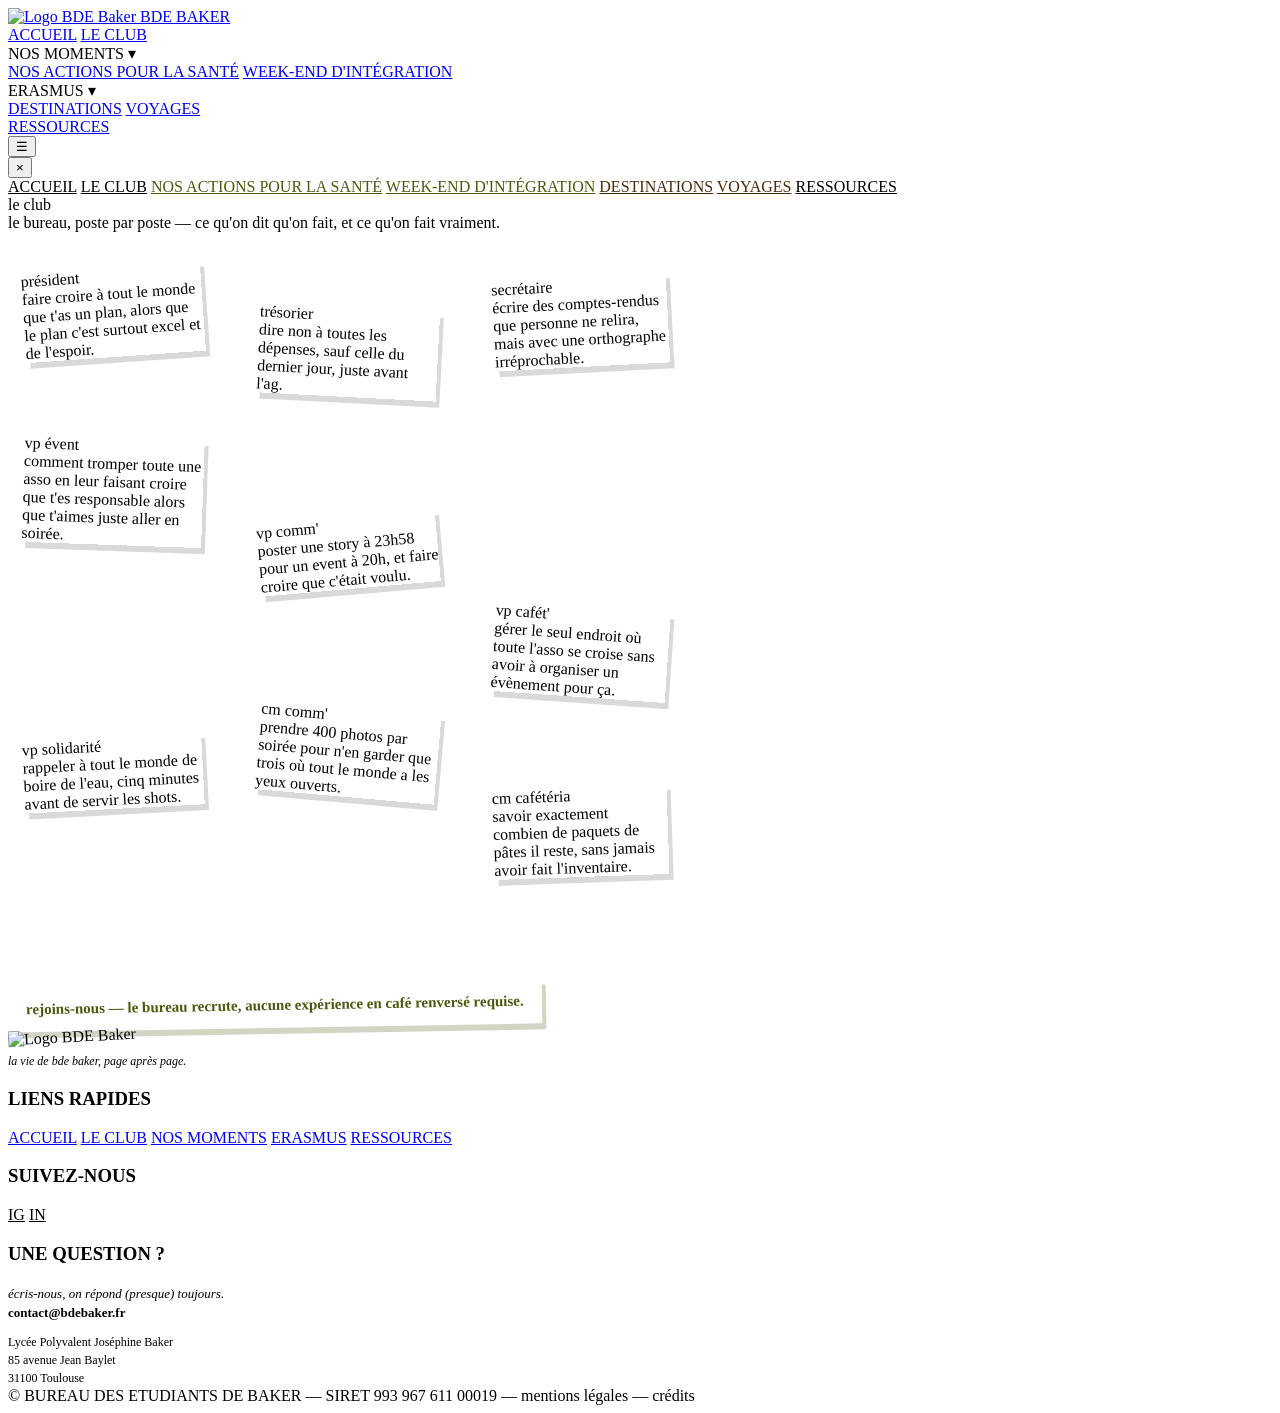
==== le-club.html @ d47aed8c "Add files via upload" ====
<!DOCTYPE html>
<html lang="fr">
<head>
  <meta charset="UTF-8">
  <meta name="viewport" content="width=device-width, initial-scale=1.0">
  <title>BDE Baker — Le Club</title>
  <link rel="stylesheet" href="css/style.css">
  <style>
    .club-board {
      position: relative;
      margin-top: 2.2rem;
      height: 700px;
    }
    .club-card {
      position: absolute;
      width: 180px;
      box-shadow: 4px 6px 0 rgba(0,0,0,0.15);
    }
    @media (max-width: 760px) {
      .club-board {
        position: static;
        height: auto;
        display: flex;
        flex-direction: column;
        gap: 16px;
      }
      .club-card {
        position: static !important;
        width: 100%;
      }
    }
  </style>
</head>
<body>

  <header class="site-header">
    <div class="container">
      <div class="nav-row">
        <a href="index.html" class="brand">
          <img src="images/logo/logo-bde-baker.png" alt="Logo BDE Baker">
          <span class="brand-name">BDE BAKER</span>
        </a>

        <nav class="nav-tabs" aria-label="Navigation principale">
          <a href="index.html" class="tab blue">ACCUEIL</a>
          <a href="le-club.html" class="tab pink">LE CLUB</a>
          <div class="tab-group">
            <span class="tab lime" tabindex="0">NOS MOMENTS ▾</span>
            <div class="submenu">
              <a href="nos-moments/sante.html">NOS ACTIONS POUR LA SANTÉ</a>
              <a href="nos-moments/weekend.html">WEEK-END D'INTÉGRATION</a>
            </div>
          </div>
          <div class="tab-group">
            <span class="tab orange" tabindex="0">ERASMUS ▾</span>
            <div class="submenu">
              <a href="erasmus/destinations.html">DESTINATIONS</a>
              <a href="erasmus/voyages.html">VOYAGES</a>
            </div>
          </div>
          <a href="ressources.html" class="tab purple">RESSOURCES</a>
        </nav>

        <button class="burger-btn" id="burgerBtn" aria-label="Ouvrir le menu">☰</button>
      </div>
      <div class="nav-divider"></div>
    </div>
  </header>

  <nav class="mobile-menu" id="mobileMenu" aria-label="Navigation mobile">
    <button class="mobile-menu-close" id="mobileMenuClose" aria-label="Fermer le menu">×</button>
    <div class="mobile-menu-links">
      <a href="index.html" style="background:var(--blue); color:var(--navy); transform:rotate(-2deg);">ACCUEIL</a>
      <a href="le-club.html" style="background:var(--pink); color:var(--white); transform:rotate(2deg);">LE CLUB</a>
      <a href="nos-moments/sante.html" style="background:var(--lime); color:#4a5a10; transform:rotate(-1deg);">NOS ACTIONS POUR LA SANTÉ</a>
      <a href="nos-moments/weekend.html" style="background:var(--lime); color:#4a5a10; transform:rotate(1deg);">WEEK-END D'INTÉGRATION</a>
      <a href="erasmus/destinations.html" style="background:var(--orange); color:#4a2c0a; transform:rotate(-1deg);">DESTINATIONS</a>
      <a href="erasmus/voyages.html" style="background:var(--orange); color:#4a2c0a; transform:rotate(1deg);">VOYAGES</a>
      <a href="ressources.html" style="background:var(--purple); color:var(--white); transform:rotate(0deg);">RESSOURCES</a>
    </div>
  </nav>

  <main class="container">

    <div class="page-title">le club</div>
    <div class="page-subtitle">le bureau, poste par poste — ce qu'on dit qu'on fait, et ce qu'on fait vraiment.</div>

    <div class="club-board">

      <div class="club-card card" style="top:0; left:15px; border-color:#d8d3de; transform:rotate(-4deg); box-shadow-color:rgba(138,92,160,0.25);">
        <span class="tape" style="left:60%; background:#b79bc7; transform:translateX(-50%) rotate(4deg);"></span>
        <div class="card-title">président</div>
        <div class="card-text">faire croire à tout le monde que t'as un plan, alors que le plan c'est surtout excel et de l'espoir.</div>
      </div>

      <div class="club-card card" style="top:170px; left:15px; border-color:#e6cdd7; transform:rotate(2deg);">
        <span class="tape" style="right:20%; background:#ff8bae; transform:rotate(6deg);"></span>
        <div class="card-title">vp évent</div>
        <div class="card-text">comment tromper toute une asso en leur faisant croire que t'es responsable alors que t'aimes juste aller en soirée.</div>
      </div>

      <div class="club-card card" style="top:470px; left:15px; border-color:#e0e0b0; transform:rotate(-3deg);">
        <span class="tape" style="left:40%; background:#d7e456; transform:translateX(-50%) rotate(-4deg);"></span>
        <div class="card-title">vp solidarité</div>
        <div class="card-text">rappeler à tout le monde de boire de l'eau, cinq minutes avant de servir les shots.</div>
      </div>

      <div class="club-card card" style="top:40px; left:250px; border-color:#e3d2c3; transform:rotate(3deg);">
        <span class="tape" style="left:30%; background:#ff9c5a; transform:rotate(-8deg);"></span>
        <div class="card-title">trésorier</div>
        <div class="card-text">dire non à toutes les dépenses, sauf celle du dernier jour, juste avant l'ag.</div>
      </div>

      <div class="club-card card" style="top:250px; left:250px; border-color:#e6cdd7; transform:rotate(-5deg);">
        <span class="tape" style="left:60%; background:#ff8bae; transform:translateX(-50%) rotate(-5deg);"></span>
        <div class="card-title">vp comm'</div>
        <div class="card-text">poster une story à 23h58 pour un event à 20h, et faire croire que c'était voulu.</div>
      </div>

      <div class="club-card card" style="top:440px; left:250px; border-color:#d8d3de; transform:rotate(5deg);">
        <span class="tape" style="left:30%; background:#b79bc7; transform:rotate(5deg);"></span>
        <div class="card-title">cm comm'</div>
        <div class="card-text">prendre 400 photos par soirée pour n'en garder que trois où tout le monde a les yeux ouverts.</div>
      </div>

      <div class="club-card card" style="top:10px; left:485px; width:175px; border-color:#cfd6c9; transform:rotate(-3deg);">
        <span class="tape" style="left:50%; background:#9fc260; transform:translateX(-50%) rotate(-6deg);"></span>
        <div class="card-title">secrétaire</div>
        <div class="card-text">écrire des comptes-rendus que personne ne relira, mais avec une orthographe irréprochable.</div>
      </div>

      <div class="club-card card" style="top:340px; left:485px; width:175px; border-color:#c9dce6; transform:rotate(4deg);">
        <span class="tape" style="right:20%; background:#8fc9e8; transform:rotate(7deg);"></span>
        <div class="card-title">vp cafét'</div>
        <div class="card-text">gérer le seul endroit où toute l'asso se croise sans avoir à organiser un évènement pour ça.</div>
      </div>

      <div class="club-card card" style="top:520px; left:485px; width:175px; border-color:#cfd6c9; transform:rotate(-2deg);">
        <span class="tape" style="right:25%; background:#9fc260; transform:rotate(-6deg);"></span>
        <div class="card-title">cm cafétéria</div>
        <div class="card-text">savoir exactement combien de paquets de pâtes il reste, sans jamais avoir fait l'inventaire.</div>
      </div>

    </div>

    <div style="position:relative; margin-top:1rem; transform:rotate(-1deg); display:inline-block;">
      <div style="background:var(--lime); color:#4a5a10; font-weight:700; font-size:15px; padding:14px 18px; border-radius:2px; box-shadow:4px 6px 0 rgba(74,90,16,0.25);">
        rejoins-nous — le bureau recrute, aucune expérience en café renversé requise.
      </div>
    </div>

  </main>

  <footer class="site-footer">
    <div class="container">
      <div class="footer-grid">

        <div class="footer-col">
          <img src="images/logo/logo-bde-baker.png" alt="Logo BDE Baker" style="height:60px; transform:rotate(-3deg);">
          <div style="font-style:italic; font-size:12px; margin-top:8px; max-width:200px;">la vie de bde baker, page après page.</div>
        </div>

        <div class="footer-col">
          <h3>LIENS RAPIDES</h3>
          <div class="footer-links">
            <a href="index.html">ACCUEIL</a>
            <a href="le-club.html">LE CLUB</a>
            <a href="nos-moments/sante.html">NOS MOMENTS</a>
            <a href="erasmus/destinations.html">ERASMUS</a>
            <a href="ressources.html">RESSOURCES</a>
          </div>
        </div>

        <div class="footer-col">
          <h3>SUIVEZ-NOUS</h3>
          <div class="social-row">
            <a href="#" class="social-icon" style="background:var(--pink); color:var(--white); transform:rotate(-6deg);">IG</a>
            <a href="#" class="social-icon" style="background:var(--blue); color:var(--navy); transform:rotate(5deg);">IN</a>
          </div>
        </div>

        <div class="footer-col" style="flex:1.4;">
          <h3>UNE QUESTION ?</h3>
          <div style="font-style:italic; font-size:13px; margin-top:10px; line-height:1.5;">
            écris-nous, on répond (presque) toujours.<br>
            <span style="font-weight:700; font-style:normal;">contact@bdebaker.fr</span>
          </div>
          <div style="font-size:12px; margin-top:10px; line-height:1.5;">
            Lycée Polyvalent Joséphine Baker<br>
            85 avenue Jean Baylet<br>
            31100 Toulouse
          </div>
        </div>

      </div>

      <div class="footer-rule"></div>
      <div class="footer-legal">© BUREAU DES ETUDIANTS DE BAKER — SIRET 993 967 611 00019 — mentions légales — crédits</div>
    </div>
  </footer>

  <script src="js/script.js"></script>
</body>
</html>
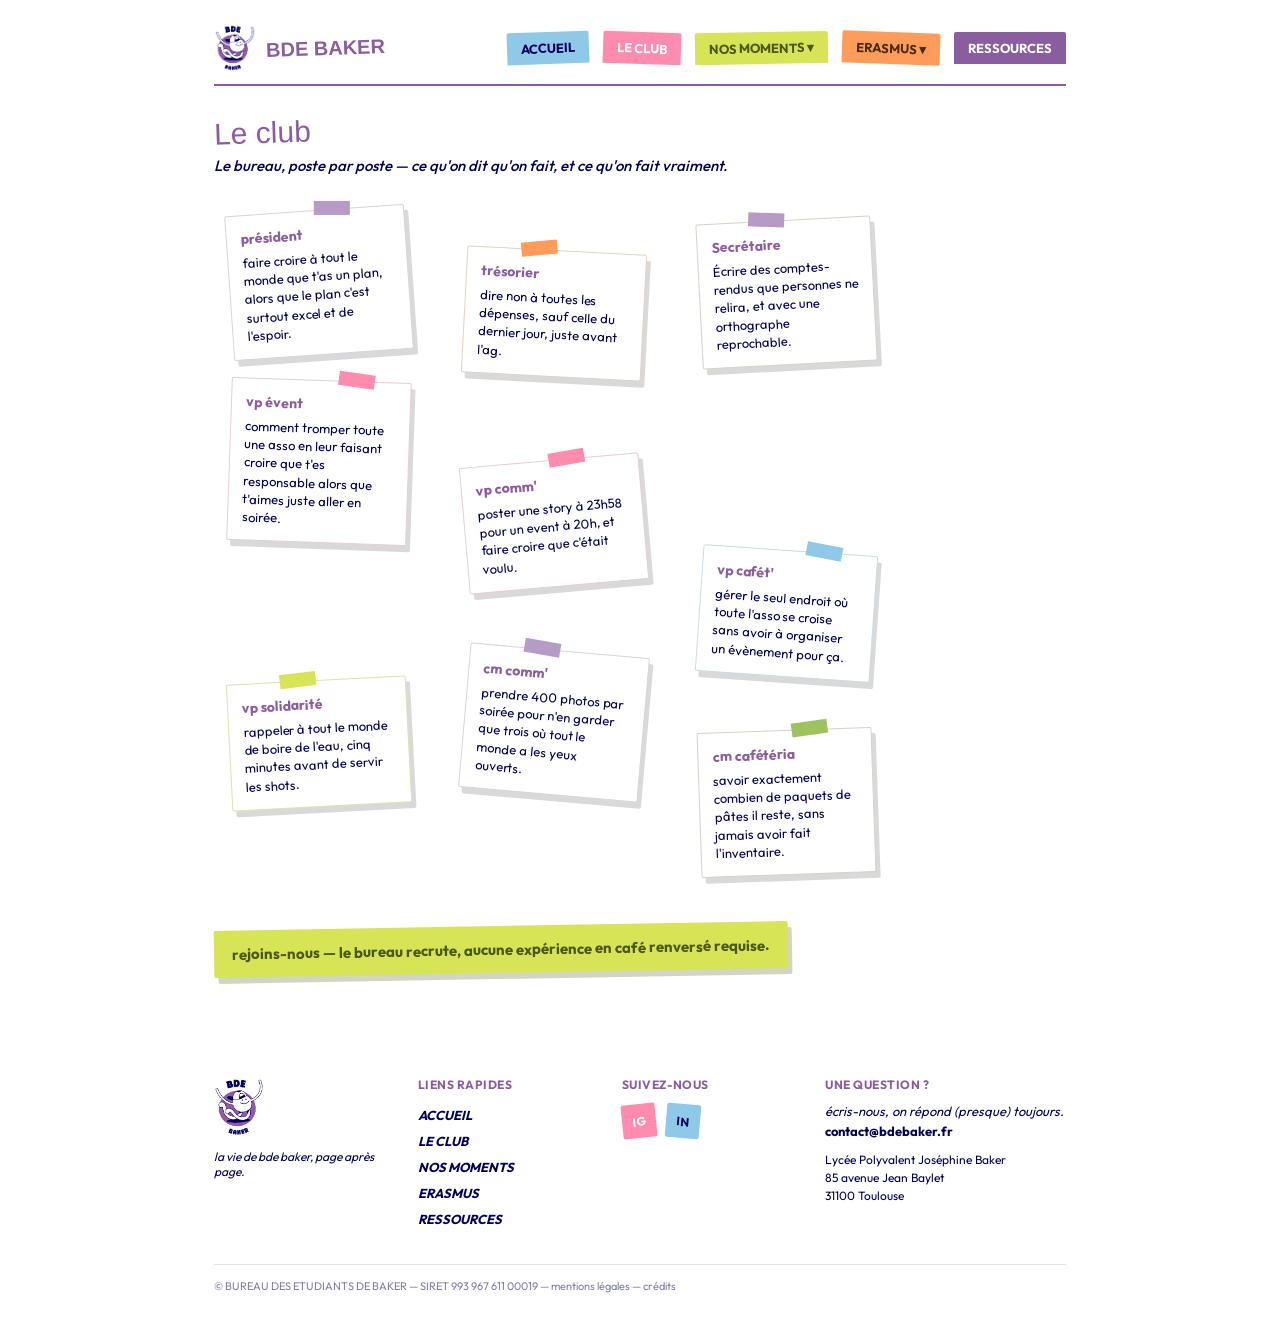
==== commit 4f60b0f1: "Correct French capitalization and grammar in le-club.html" ====
--- a/le-club.html
+++ b/le-club.html
@@ -82,8 +82,8 @@
 
   <main class="container">
 
-    <div class="page-title">le club</div>
-    <div class="page-subtitle">le bureau, poste par poste — ce qu'on dit qu'on fait, et ce qu'on fait vraiment.</div>
+    <div class="page-title">Le club</div>
+    <div class="page-subtitle">Le bureau, poste par poste — ce qu'on dit qu'on fait, et ce qu'on fait vraiment.</div>
 
     <div class="club-board">
 
@@ -124,9 +124,9 @@
       </div>
 
       <div class="club-card card" style="top:10px; left:485px; width:175px; border-color:#cfd6c9; transform:rotate(-3deg);">
-        <span class="tape" style="left:50%; background:#9fc260; transform:translateX(-50%) rotate(-6deg);"></span>
-        <div class="card-title">secrétaire</div>
-        <div class="card-text">écrire des comptes-rendus que personne ne relira, mais avec une orthographe irréprochable.</div>
+         <span class="tape" style="left:30%; background:#b79bc7; transform:rotate(5deg);"></span>
+        <div class="card-title">Secrétaire</div>
+        <div class="card-text">Écrire des comptes-rendus que personnes ne relira, et avec une orthographe reprochable. </div>
       </div>
 
       <div class="club-card card" style="top:340px; left:485px; width:175px; border-color:#c9dce6; transform:rotate(4deg);">
--- a/css/style.css
+++ b/css/style.css
@@ -0,0 +1,404 @@
+/* =========================================================
+   BDE BAKER — feuille de style commune
+   ========================================================= */
+
+@import url('https://fonts.googleapis.com/css2?family=Outfit:ital,wght@0,400;0,500;0,700;1,500;1,700&family=Gaseok+One&display=swap');
+
+:root {
+  /* Couleurs de marque */
+  --purple: #8a5ca0;
+  --blue: #8fc9e8;
+  --navy: #00005a;
+  --white: #ffffff;
+  --lime: #d7e456;
+  --pink: #ff8bae;
+  --orange: #ff9c5a;
+  --green: #9fc260;
+
+  /* Typographies */
+  --font-display: 'Gaseok One', sans-serif;
+  --font-body: 'Outfit', sans-serif;
+}
+
+* {
+  box-sizing: border-box;
+}
+
+html {
+  scroll-behavior: smooth;
+}
+
+body {
+  margin: 0;
+  font-family: var(--font-body);
+  color: var(--navy);
+  background:
+    linear-gradient(#fff, #fff),
+    repeating-linear-gradient(0deg, rgba(138, 92, 160, 0.15) 0 1px, transparent 1px 28px),
+    repeating-linear-gradient(90deg, rgba(138, 92, 160, 0.15) 0 1px, transparent 1px 28px);
+}
+
+a {
+  color: var(--purple);
+  font-weight: 700;
+}
+
+.container {
+  max-width: 900px;
+  margin: 0 auto;
+  padding: 0 1.5rem;
+}
+
+/* Accessibilité : focus clavier visible partout */
+a:focus-visible,
+button:focus-visible,
+.tab:focus-visible {
+  outline: 3px solid var(--purple);
+  outline-offset: 2px;
+}
+
+/* =========================================================
+   Navigation
+   ========================================================= */
+
+.site-header {
+  padding: 1.5rem 0 0;
+}
+
+.nav-row {
+  display: flex;
+  align-items: center;
+  gap: 24px;
+  flex-wrap: wrap;
+}
+
+.brand {
+  display: flex;
+  align-items: center;
+  gap: 10px;
+  text-decoration: none;
+  cursor: pointer;
+}
+
+.brand img {
+  height: 48px;
+}
+
+.brand-name {
+  font-family: var(--font-display);
+  font-size: 20px;
+  color: var(--purple);
+  transform: rotate(-2deg);
+}
+
+.nav-tabs {
+  display: flex;
+  gap: 14px;
+  flex-wrap: wrap;
+  margin-left: auto;
+}
+
+.tab {
+  font-family: var(--font-body);
+  font-weight: 700;
+  font-size: 13px;
+  padding: 8px 14px;
+  border-radius: 2px 2px 0 0;
+  cursor: pointer;
+  text-decoration: none;
+  display: inline-block;
+  border: none;
+}
+
+.tab.blue    { background: var(--blue);   color: var(--navy);  transform: rotate(-2deg); }
+.tab.pink    { background: var(--pink);   color: var(--white); transform: rotate(2deg); }
+.tab.lime    { background: var(--lime);   color: #4a5a10;      transform: rotate(-1deg); }
+.tab.orange  { background: var(--orange); color: #4a2c0a;      transform: rotate(2deg); }
+.tab.purple  { background: var(--purple); color: var(--white); transform: rotate(0deg); }
+
+.tab-group { position: relative; }
+
+.submenu {
+  display: none;
+  position: absolute;
+  top: 100%;
+  left: 0;
+  background: var(--white);
+  border: 1px solid #eee;
+  min-width: 220px;
+  z-index: 20;
+  box-shadow: 3px 5px 0 rgba(138, 92, 160, 0.25);
+}
+
+.tab-group:hover .submenu,
+.tab-group:focus-within .submenu {
+  display: block;
+}
+
+.submenu a {
+  display: block;
+  padding: 10px 14px;
+  font-weight: 700;
+  font-size: 12px;
+  color: var(--navy);
+  text-decoration: none;
+  border-bottom: 1px solid #f0f0f0;
+}
+
+.submenu a:last-child { border-bottom: none; }
+.submenu a:hover { background: #faf8fb; }
+
+.nav-divider {
+  width: 100%;
+  height: 2px;
+  background: var(--purple);
+  margin-top: 12px;
+}
+
+/* Menu burger (mobile) */
+.burger-btn {
+  width: 32px;
+  height: 32px;
+  display: none;
+  align-items: center;
+  justify-content: center;
+  background: var(--purple);
+  border-radius: 2px;
+  transform: rotate(-3deg);
+  color: var(--white);
+  font-size: 16px;
+  font-weight: 700;
+  cursor: pointer;
+  border: none;
+}
+
+.mobile-menu {
+  display: none;
+  position: fixed;
+  inset: 0;
+  background: var(--white);
+  z-index: 100;
+  padding: 1.2rem 1rem;
+}
+
+.mobile-menu.open { display: block; }
+
+.mobile-menu-close {
+  width: 32px;
+  height: 32px;
+  display: flex;
+  align-items: center;
+  justify-content: center;
+  background: var(--purple);
+  border-radius: 2px;
+  color: var(--white);
+  font-size: 16px;
+  font-weight: 700;
+  cursor: pointer;
+  border: none;
+  margin-left: auto;
+}
+
+.mobile-menu-links {
+  display: flex;
+  flex-direction: column;
+  gap: 18px;
+  margin-top: 2rem;
+}
+
+.mobile-menu-links a {
+  font-family: var(--font-body);
+  font-weight: 700;
+  font-size: 16px;
+  padding: 12px 16px;
+  text-decoration: none;
+  display: block;
+}
+
+@media (max-width: 760px) {
+  .nav-tabs { display: none; }
+  .burger-btn { display: flex; }
+}
+
+/* =========================================================
+   Titres de section
+   ========================================================= */
+
+.page-title {
+  font-family: var(--font-display);
+  font-size: 30px;
+  color: var(--purple);
+  line-height: 1;
+  display: inline-block;
+  transform: rotate(-2deg);
+  margin-top: 2rem;
+}
+
+.page-subtitle {
+  font-family: var(--font-body);
+  font-style: italic;
+  font-weight: 500;
+  font-size: 15px;
+  color: var(--navy);
+  margin-top: 8px;
+  max-width: 560px;
+}
+
+/* =========================================================
+   Fiches / cartes façon post-it
+   ========================================================= */
+
+.card {
+  background: var(--white);
+  border: 1px solid #eee;
+  padding: 14px;
+  border-radius: 2px;
+  position: relative;
+}
+
+.tape {
+  position: absolute;
+  top: -9px;
+  width: 36px;
+  height: 14px;
+  background: rgba(255, 255, 255, 0.6);
+}
+
+.card-title {
+  font-family: var(--font-body);
+  font-weight: 700;
+  font-size: 14px;
+  color: var(--purple);
+}
+
+.card-text {
+  font-family: var(--font-body);
+  font-size: 13px;
+  color: var(--navy);
+  margin-top: 6px;
+  line-height: 1.4;
+}
+
+/* =========================================================
+   Bandeau collage (Accueil)
+   ========================================================= */
+
+.collage-grid {
+  display: grid;
+  grid-template-columns: repeat(auto-fit, minmax(140px, 1fr));
+  gap: 20px;
+  margin-top: 2rem;
+}
+
+.collage-tile {
+  background: var(--white);
+  border: 1px solid #eee;
+  padding: 10px 10px 28px;
+  text-decoration: none;
+  display: block;
+}
+
+.collage-photo {
+  height: 90px;
+  border-radius: 2px;
+}
+
+.collage-label {
+  font-family: var(--font-body);
+  font-weight: 700;
+  font-size: 15px;
+  color: var(--navy);
+  margin-top: 8px;
+}
+
+/* =========================================================
+   Footer
+   ========================================================= */
+
+.site-footer {
+  margin-top: 4rem;
+  padding: 2.5rem 0 2rem;
+}
+
+.footer-grid {
+  display: flex;
+  gap: 32px;
+  flex-wrap: wrap;
+}
+
+.footer-col {
+  flex: 1;
+  min-width: 150px;
+}
+
+.footer-col h3 {
+  font-family: var(--font-body);
+  font-weight: 700;
+  font-size: 12px;
+  color: var(--purple);
+  letter-spacing: 0.04em;
+  margin: 0;
+}
+
+.footer-links {
+  font-family: var(--font-body);
+  font-style: italic;
+  font-weight: 700;
+  font-size: 13px;
+  color: var(--navy);
+  margin-top: 10px;
+  line-height: 2;
+}
+
+.footer-links a {
+  display: block;
+  color: var(--navy);
+  text-decoration: none;
+}
+
+.social-row {
+  display: flex;
+  gap: 10px;
+  margin-top: 12px;
+}
+
+.social-icon {
+  width: 34px;
+  height: 34px;
+  border-radius: 2px;
+  display: flex;
+  align-items: center;
+  justify-content: center;
+  font-family: var(--font-body);
+  font-weight: 700;
+  font-size: 12px;
+  text-decoration: none;
+}
+
+.footer-rule {
+  width: 100%;
+  height: 1px;
+  background: #e5e0ea;
+  margin-top: 2rem;
+}
+
+.footer-legal {
+  font-family: var(--font-body);
+  font-size: 11px;
+  color: var(--navy);
+  opacity: 0.5;
+  margin-top: 14px;
+}
+
+/* =========================================================
+   Utilitaires
+   ========================================================= */
+
+.rotate-n2 { transform: rotate(-2deg); }
+.rotate-2  { transform: rotate(2deg); }
+.rotate-n1 { transform: rotate(-1deg); }
+.rotate-1  { transform: rotate(1deg); }
+
+@media (prefers-reduced-motion: reduce) {
+  html { scroll-behavior: auto; }
+}
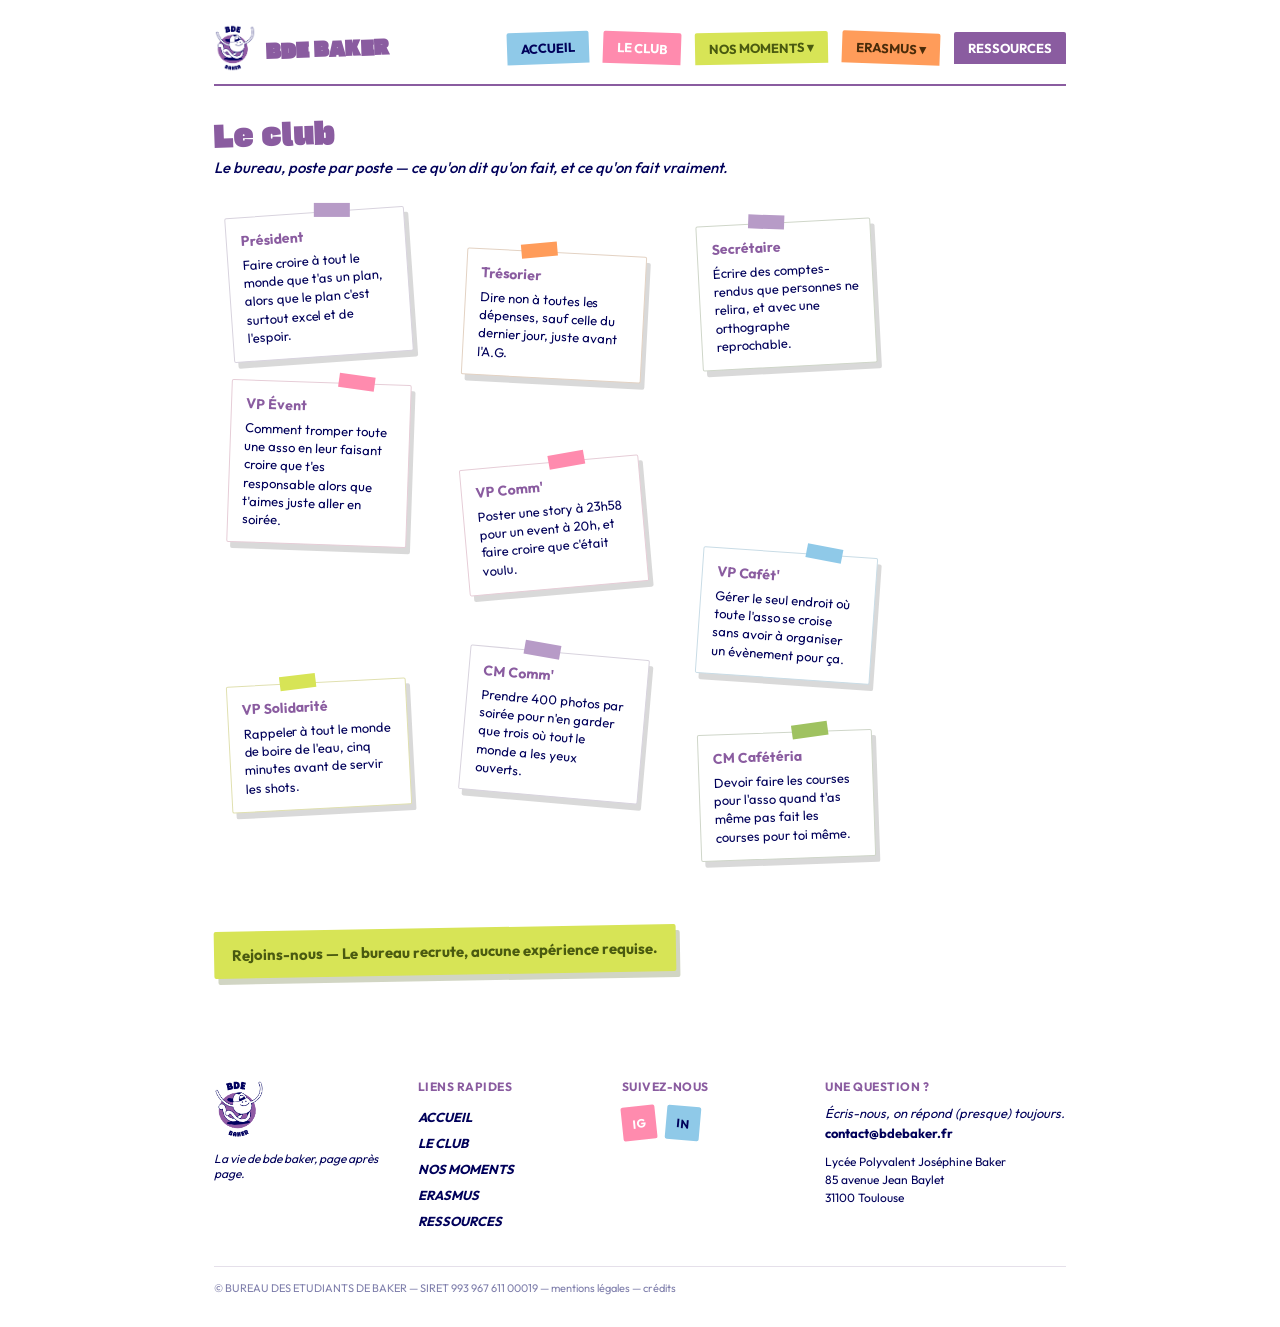
==== commit bd445da7: "Fix capitalization and grammar in le-club.html" ====
--- a/le-club.html
+++ b/le-club.html
@@ -89,38 +89,38 @@
 
       <div class="club-card card" style="top:0; left:15px; border-color:#d8d3de; transform:rotate(-4deg); box-shadow-color:rgba(138,92,160,0.25);">
         <span class="tape" style="left:60%; background:#b79bc7; transform:translateX(-50%) rotate(4deg);"></span>
-        <div class="card-title">président</div>
-        <div class="card-text">faire croire à tout le monde que t'as un plan, alors que le plan c'est surtout excel et de l'espoir.</div>
+        <div class="card-title">Président</div>
+        <div class="card-text">Faire croire à tout le monde que t'as un plan, alors que le plan c'est surtout excel et de l'espoir.</div>
       </div>
 
       <div class="club-card card" style="top:170px; left:15px; border-color:#e6cdd7; transform:rotate(2deg);">
         <span class="tape" style="right:20%; background:#ff8bae; transform:rotate(6deg);"></span>
-        <div class="card-title">vp évent</div>
-        <div class="card-text">comment tromper toute une asso en leur faisant croire que t'es responsable alors que t'aimes juste aller en soirée.</div>
+        <div class="card-title">VP Évent</div>
+        <div class="card-text">Comment tromper toute une asso en leur faisant croire que t'es responsable alors que t'aimes juste aller en soirée.</div>
       </div>
 
       <div class="club-card card" style="top:470px; left:15px; border-color:#e0e0b0; transform:rotate(-3deg);">
         <span class="tape" style="left:40%; background:#d7e456; transform:translateX(-50%) rotate(-4deg);"></span>
-        <div class="card-title">vp solidarité</div>
-        <div class="card-text">rappeler à tout le monde de boire de l'eau, cinq minutes avant de servir les shots.</div>
+        <div class="card-title">VP Solidarité</div>
+        <div class="card-text">Rappeler à tout le monde de boire de l'eau, cinq minutes avant de servir les shots.</div>
       </div>
 
       <div class="club-card card" style="top:40px; left:250px; border-color:#e3d2c3; transform:rotate(3deg);">
         <span class="tape" style="left:30%; background:#ff9c5a; transform:rotate(-8deg);"></span>
-        <div class="card-title">trésorier</div>
-        <div class="card-text">dire non à toutes les dépenses, sauf celle du dernier jour, juste avant l'ag.</div>
+        <div class="card-title">Trésorier</div>
+        <div class="card-text">Dire non à toutes les dépenses, sauf celle du dernier jour, juste avant l'A.G.</div>
       </div>
 
       <div class="club-card card" style="top:250px; left:250px; border-color:#e6cdd7; transform:rotate(-5deg);">
         <span class="tape" style="left:60%; background:#ff8bae; transform:translateX(-50%) rotate(-5deg);"></span>
-        <div class="card-title">vp comm'</div>
-        <div class="card-text">poster une story à 23h58 pour un event à 20h, et faire croire que c'était voulu.</div>
+        <div class="card-title">VP Comm'</div>
+        <div class="card-text">Poster une story à 23h58 pour un event à 20h, et faire croire que c'était voulu.</div>
       </div>
 
       <div class="club-card card" style="top:440px; left:250px; border-color:#d8d3de; transform:rotate(5deg);">
         <span class="tape" style="left:30%; background:#b79bc7; transform:rotate(5deg);"></span>
-        <div class="card-title">cm comm'</div>
-        <div class="card-text">prendre 400 photos par soirée pour n'en garder que trois où tout le monde a les yeux ouverts.</div>
+        <div class="card-title">CM Comm'</div>
+        <div class="card-text">Prendre 400 photos par soirée pour n'en garder que trois où tout le monde a les yeux ouverts.</div>
       </div>
 
       <div class="club-card card" style="top:10px; left:485px; width:175px; border-color:#cfd6c9; transform:rotate(-3deg);">
@@ -131,21 +131,21 @@
 
       <div class="club-card card" style="top:340px; left:485px; width:175px; border-color:#c9dce6; transform:rotate(4deg);">
         <span class="tape" style="right:20%; background:#8fc9e8; transform:rotate(7deg);"></span>
-        <div class="card-title">vp cafét'</div>
-        <div class="card-text">gérer le seul endroit où toute l'asso se croise sans avoir à organiser un évènement pour ça.</div>
+        <div class="card-title">VP Cafét'</div>
+        <div class="card-text">Gérer le seul endroit où toute l'asso se croise sans avoir à organiser un évènement pour ça.</div>
       </div>
 
       <div class="club-card card" style="top:520px; left:485px; width:175px; border-color:#cfd6c9; transform:rotate(-2deg);">
         <span class="tape" style="right:25%; background:#9fc260; transform:rotate(-6deg);"></span>
-        <div class="card-title">cm cafétéria</div>
-        <div class="card-text">savoir exactement combien de paquets de pâtes il reste, sans jamais avoir fait l'inventaire.</div>
+        <div class="card-title">CM Cafétéria</div>
+        <div class="card-text">Devoir faire les courses pour l'asso quand t'as même pas fait les courses pour toi même.</div>
       </div>
 
     </div>
 
     <div style="position:relative; margin-top:1rem; transform:rotate(-1deg); display:inline-block;">
       <div style="background:var(--lime); color:#4a5a10; font-weight:700; font-size:15px; padding:14px 18px; border-radius:2px; box-shadow:4px 6px 0 rgba(74,90,16,0.25);">
-        rejoins-nous — le bureau recrute, aucune expérience en café renversé requise.
+        Rejoins-nous — Le bureau recrute, aucune expérience requise.
       </div>
     </div>
 
@@ -157,7 +157,7 @@
 
         <div class="footer-col">
           <img src="images/logo/logo-bde-baker.png" alt="Logo BDE Baker" style="height:60px; transform:rotate(-3deg);">
-          <div style="font-style:italic; font-size:12px; margin-top:8px; max-width:200px;">la vie de bde baker, page après page.</div>
+          <div style="font-style:italic; font-size:12px; margin-top:8px; max-width:200px;">La vie de bde baker, page après page.</div>
         </div>
 
         <div class="footer-col">
@@ -182,7 +182,7 @@
         <div class="footer-col" style="flex:1.4;">
           <h3>UNE QUESTION ?</h3>
           <div style="font-style:italic; font-size:13px; margin-top:10px; line-height:1.5;">
-            écris-nous, on répond (presque) toujours.<br>
+            Écris-nous, on répond (presque) toujours.<br>
             <span style="font-weight:700; font-style:normal;">contact@bdebaker.fr</span>
           </div>
           <div style="font-size:12px; margin-top:10px; line-height:1.5;">
--- a/css/style.css
+++ b/css/style.css
@@ -2,7 +2,7 @@
    BDE BAKER — feuille de style commune
    ========================================================= */
 
-@import url('https://fonts.googleapis.com/css2?family=Outfit:ital,wght@0,400;0,500;0,700;1,500;1,700&family=Gaseok+One&display=swap');
+@import url('https://fonts.googleapis.com/css2?family=Outfit:ital,wght@0,400;0,500;0,700;1,500;1,700&family=Gasoek+One&display=swap');
 
 :root {
   /* Couleurs de marque */
@@ -16,7 +16,7 @@
   --green: #9fc260;
 
   /* Typographies */
-  --font-display: 'Gaseok One', sans-serif;
+  --font-display: 'Gasoek One', sans-serif;
   --font-body: 'Outfit', sans-serif;
 }
 
@@ -399,6 +399,13 @@
 .rotate-n1 { transform: rotate(-1deg); }
 .rotate-1  { transform: rotate(1deg); }
 
+.collage-photo {
+  height: 90px;
+  border-radius: 2px;
+  width: 100%;
+  object-fit: cover;   /* ← à ajouter : recadre l'image proprement */
+}
+
 @media (prefers-reduced-motion: reduce) {
   html { scroll-behavior: auto; }
 }
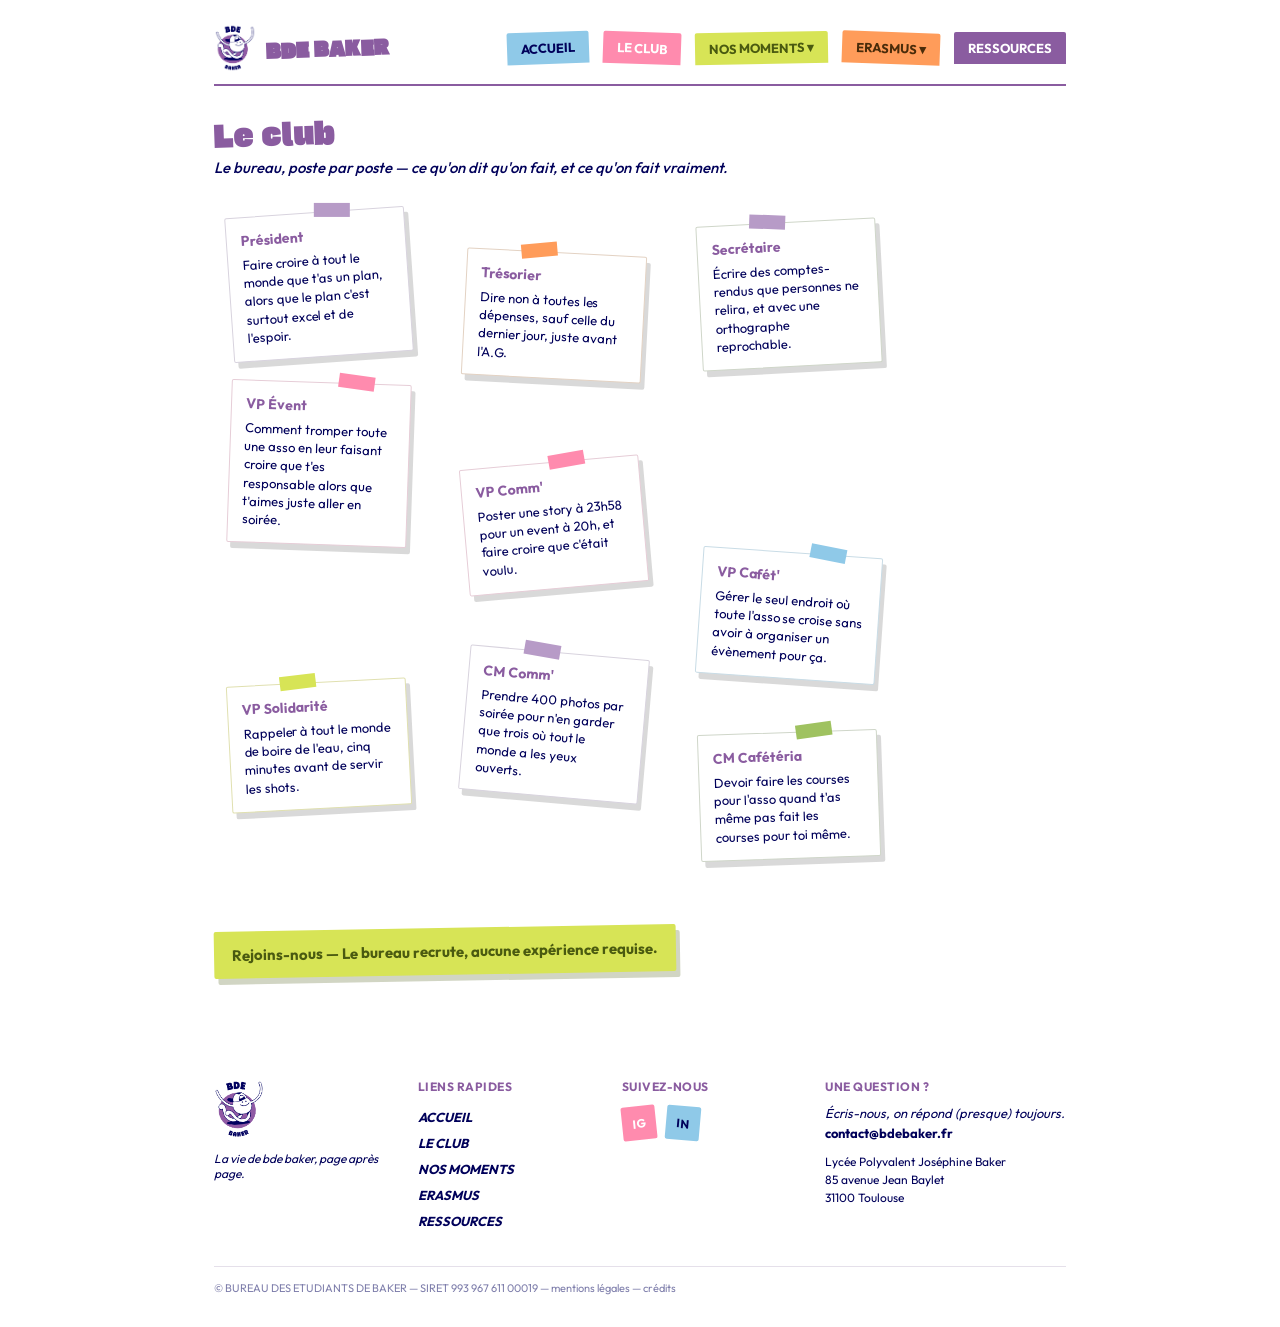
==== commit 5805f026: "Add files via upload" ====
--- a/le-club.html
+++ b/le-club.html
@@ -26,7 +26,7 @@
       }
       .club-card {
         position: static !important;
-        width: 100%;
+        width: 100% !important;
       }
     }
   </style>
@@ -87,7 +87,7 @@
 
     <div class="club-board">
 
-      <div class="club-card card" style="top:0; left:15px; border-color:#d8d3de; transform:rotate(-4deg); box-shadow-color:rgba(138,92,160,0.25);">
+      <div class="club-card card" style="top:0; left:15px; border-color:#d8d3de; transform:rotate(-4deg);">
         <span class="tape" style="left:60%; background:#b79bc7; transform:translateX(-50%) rotate(4deg);"></span>
         <div class="card-title">Président</div>
         <div class="card-text">Faire croire à tout le monde que t'as un plan, alors que le plan c'est surtout excel et de l'espoir.</div>
@@ -123,19 +123,19 @@
         <div class="card-text">Prendre 400 photos par soirée pour n'en garder que trois où tout le monde a les yeux ouverts.</div>
       </div>
 
-      <div class="club-card card" style="top:10px; left:485px; width:175px; border-color:#cfd6c9; transform:rotate(-3deg);">
+      <div class="club-card card" style="top:10px; left:485px; border-color:#cfd6c9; transform:rotate(-3deg);">
          <span class="tape" style="left:30%; background:#b79bc7; transform:rotate(5deg);"></span>
         <div class="card-title">Secrétaire</div>
         <div class="card-text">Écrire des comptes-rendus que personnes ne relira, et avec une orthographe reprochable. </div>
       </div>
 
-      <div class="club-card card" style="top:340px; left:485px; width:175px; border-color:#c9dce6; transform:rotate(4deg);">
+      <div class="club-card card" style="top:340px; left:485px; border-color:#c9dce6; transform:rotate(4deg);">
         <span class="tape" style="right:20%; background:#8fc9e8; transform:rotate(7deg);"></span>
         <div class="card-title">VP Cafét'</div>
         <div class="card-text">Gérer le seul endroit où toute l'asso se croise sans avoir à organiser un évènement pour ça.</div>
       </div>
 
-      <div class="club-card card" style="top:520px; left:485px; width:175px; border-color:#cfd6c9; transform:rotate(-2deg);">
+      <div class="club-card card" style="top:520px; left:485px; border-color:#cfd6c9; transform:rotate(-2deg);">
         <span class="tape" style="right:25%; background:#9fc260; transform:rotate(-6deg);"></span>
         <div class="card-title">CM Cafétéria</div>
         <div class="card-text">Devoir faire les courses pour l'asso quand t'as même pas fait les courses pour toi même.</div>
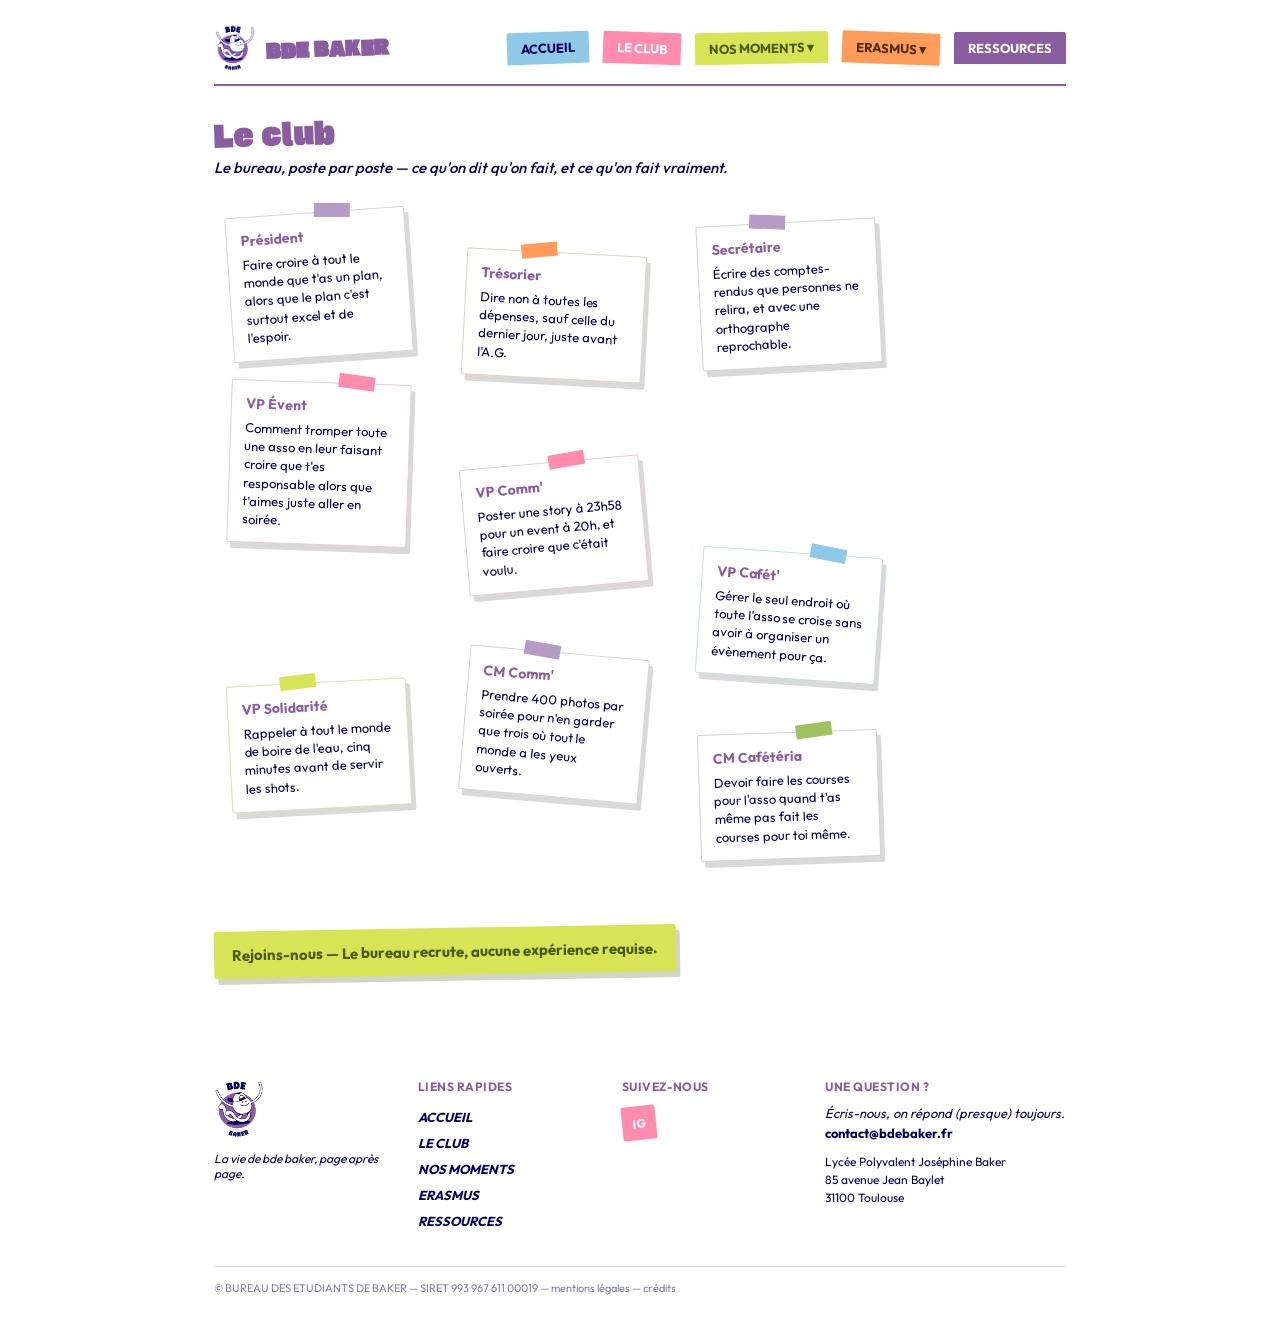
==== commit dddb0c17: "Add files via upload" ====
--- a/le-club.html
+++ b/le-club.html
@@ -174,8 +174,7 @@
         <div class="footer-col">
           <h3>SUIVEZ-NOUS</h3>
           <div class="social-row">
-            <a href="#" class="social-icon" style="background:var(--pink); color:var(--white); transform:rotate(-6deg);">IG</a>
-            <a href="#" class="social-icon" style="background:var(--blue); color:var(--navy); transform:rotate(5deg);">IN</a>
+            <a href="https://www.instagram.com/bde.baker/" class="social-icon" style="background:var(--pink); color:var(--white); transform:rotate(-6deg);">IG</a>
           </div>
         </div>
 
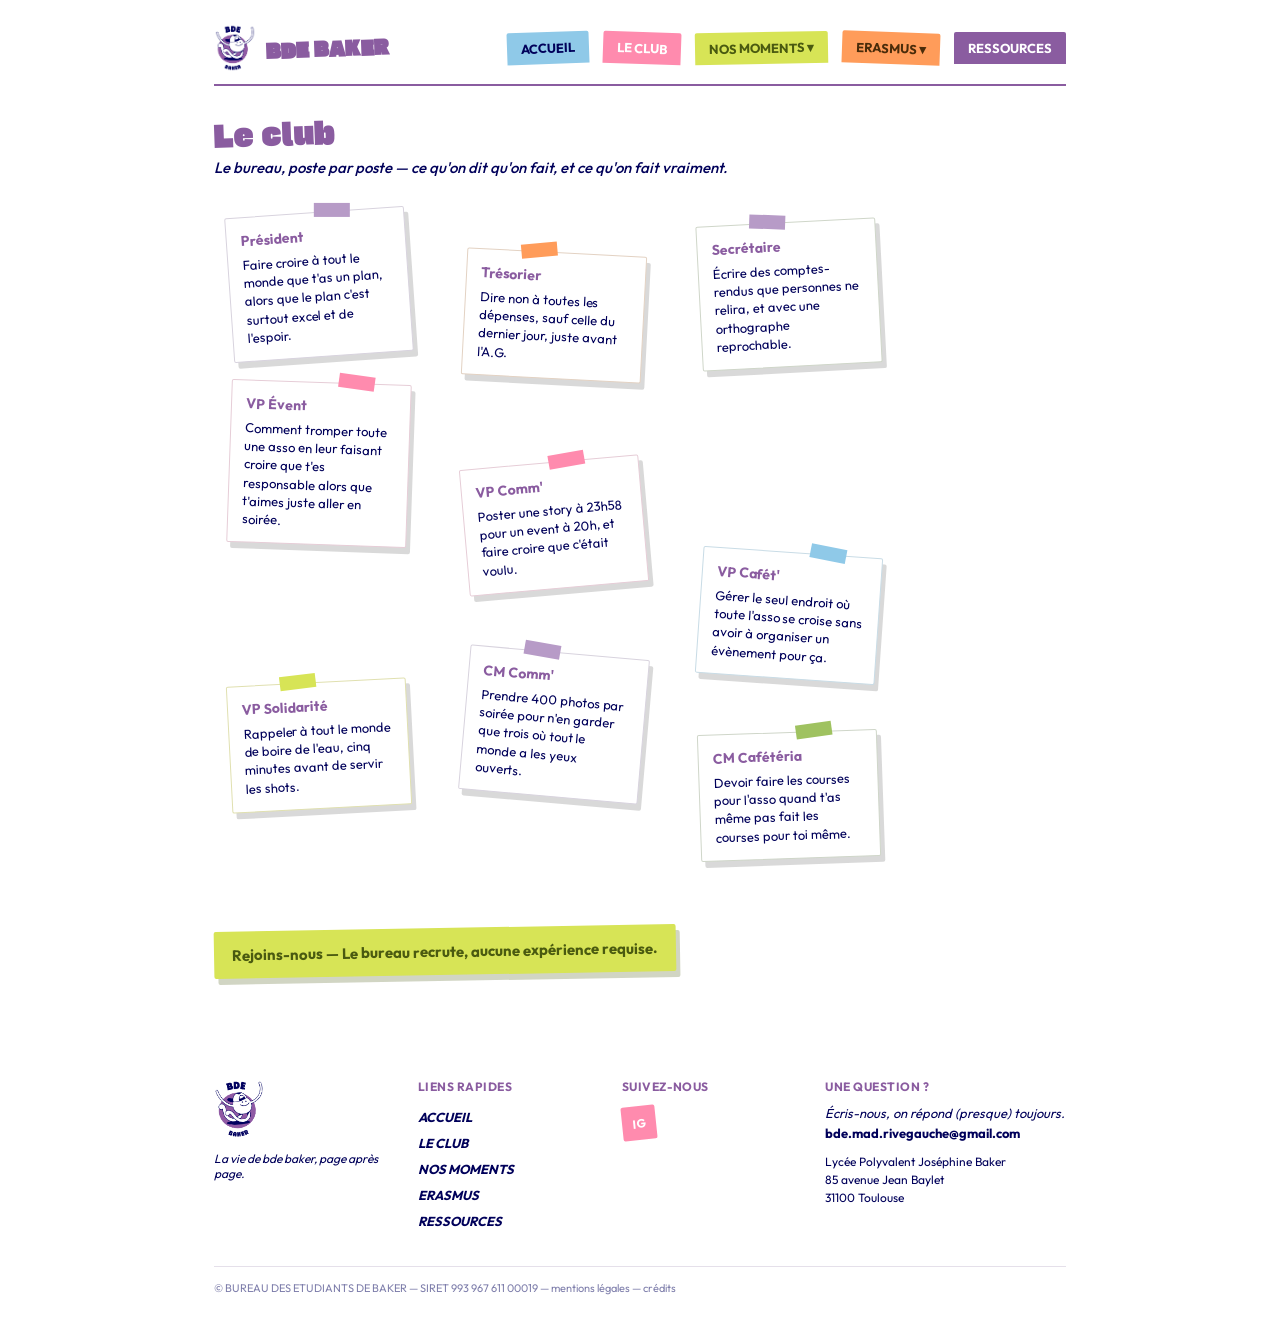
==== commit a122e55b: "Add files via upload" ====
--- a/le-club.html
+++ b/le-club.html
@@ -49,6 +49,7 @@
             <div class="submenu">
               <a href="nos-moments/sante.html">NOS ACTIONS POUR LA SANTÉ</a>
               <a href="nos-moments/weekend.html">WEEK-END D'INTÉGRATION</a>
+              <a href="nos-moments/activites-sociales.html">ÉVENTS</a>
             </div>
           </div>
           <div class="tab-group">
@@ -74,6 +75,7 @@
       <a href="le-club.html" style="background:var(--pink); color:var(--white); transform:rotate(2deg);">LE CLUB</a>
       <a href="nos-moments/sante.html" style="background:var(--lime); color:#4a5a10; transform:rotate(-1deg);">NOS ACTIONS POUR LA SANTÉ</a>
       <a href="nos-moments/weekend.html" style="background:var(--lime); color:#4a5a10; transform:rotate(1deg);">WEEK-END D'INTÉGRATION</a>
+      <a href="nos-moments/activites-sociales.html" style="background:var(--lime); color:#4a5a10; transform:rotate(-1deg);">ÉVENTS</a>
       <a href="erasmus/destinations.html" style="background:var(--orange); color:#4a2c0a; transform:rotate(-1deg);">DESTINATIONS</a>
       <a href="erasmus/voyages.html" style="background:var(--orange); color:#4a2c0a; transform:rotate(1deg);">VOYAGES</a>
       <a href="ressources.html" style="background:var(--purple); color:var(--white); transform:rotate(0deg);">RESSOURCES</a>
@@ -182,7 +184,7 @@
           <h3>UNE QUESTION ?</h3>
           <div style="font-style:italic; font-size:13px; margin-top:10px; line-height:1.5;">
             Écris-nous, on répond (presque) toujours.<br>
-            <span style="font-weight:700; font-style:normal;">contact@bdebaker.fr</span>
+            <span style="font-weight:700; font-style:normal;">bde.mad.rivegauche@gmail.com</span>
           </div>
           <div style="font-size:12px; margin-top:10px; line-height:1.5;">
             Lycée Polyvalent Joséphine Baker<br>
